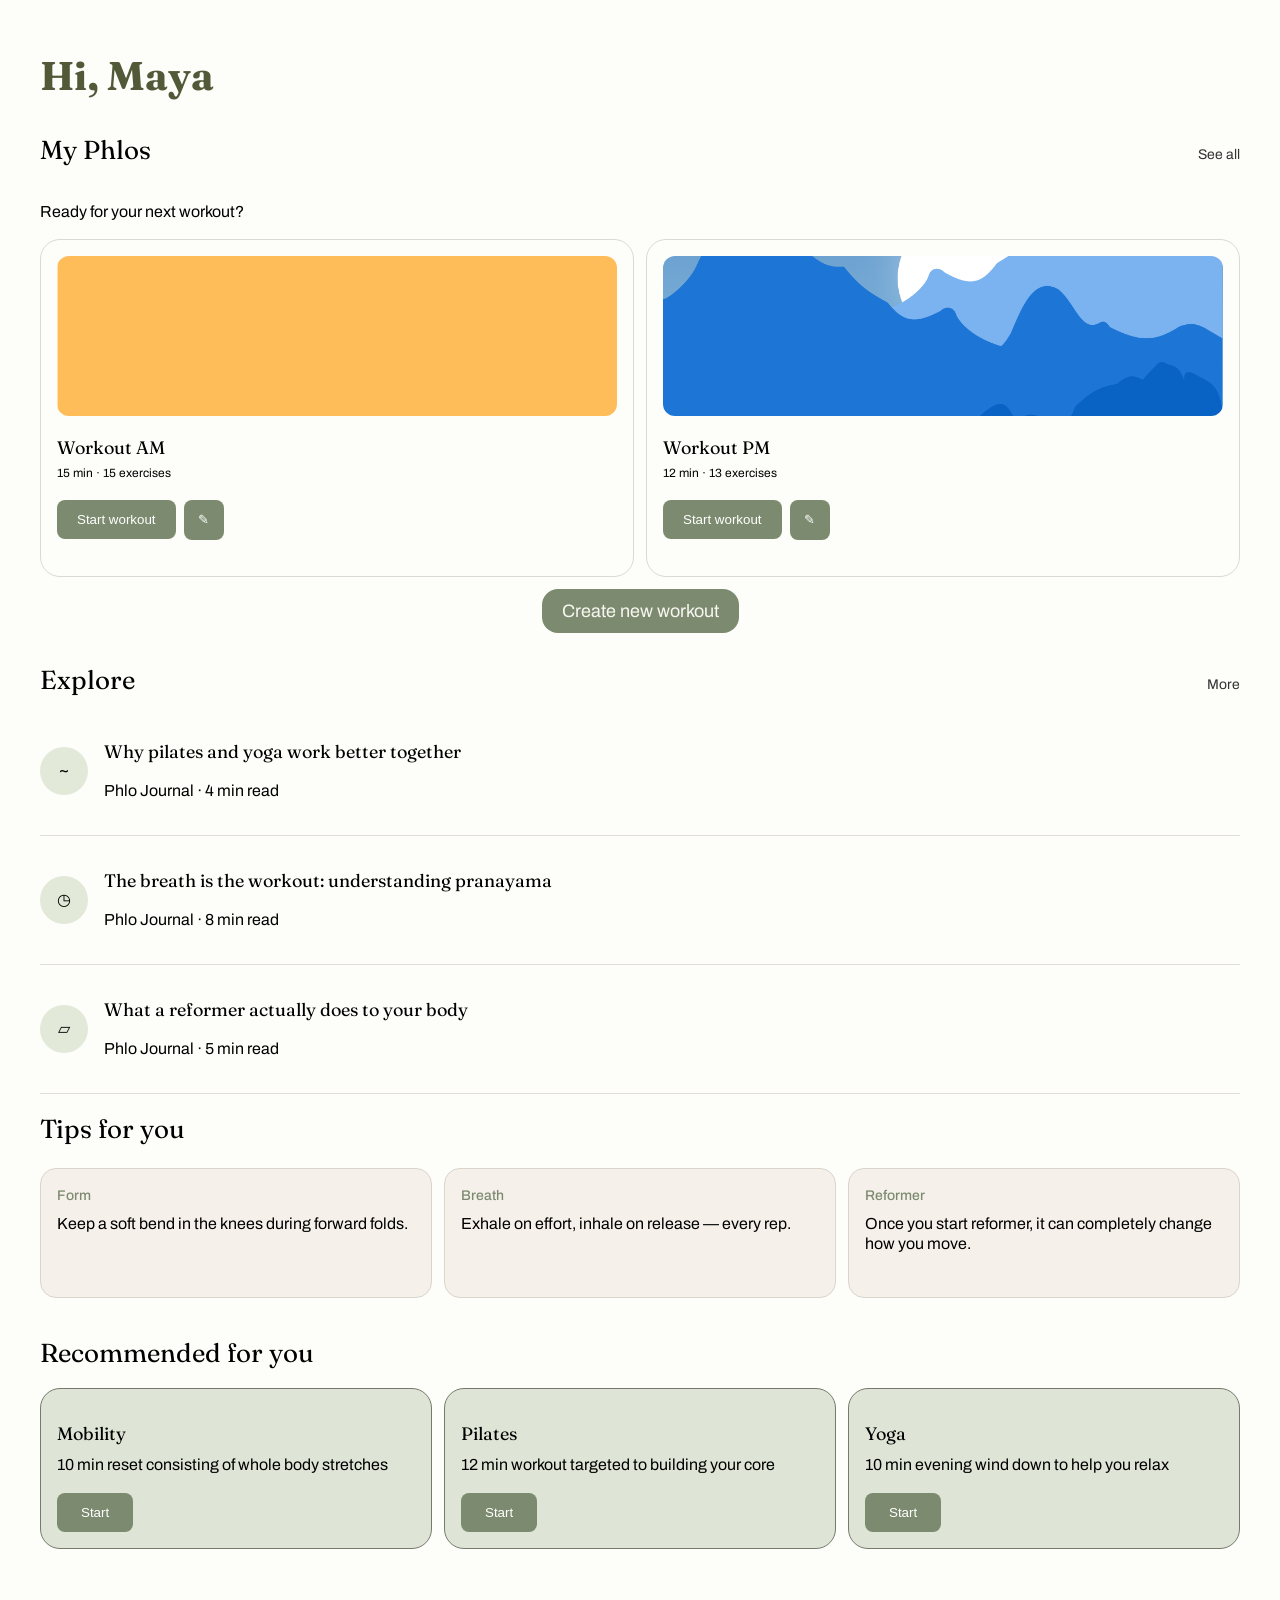
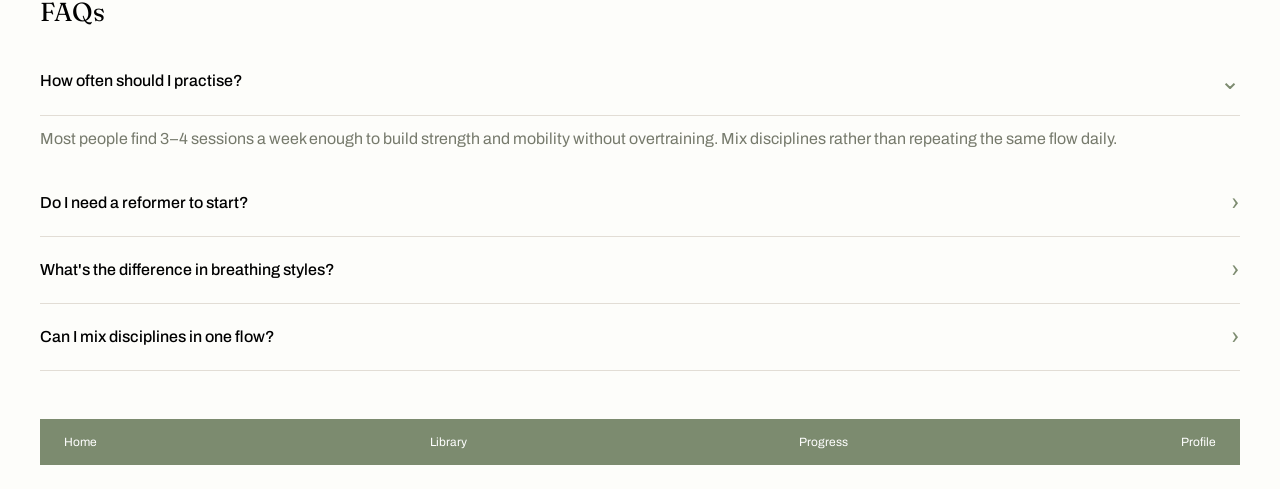
==== index.html @ 98a05dc1 "Add files via upload" ====
<!DOCTYPE html>
<html lang="en">

<head>
  <meta charset="UTF-8">
  <meta name="viewport" content="width=device-width, initial-scale=1.0">
  <title>Phlo</title>

  <link rel="stylesheet" href="styles.css">
</head>

<body>

  <header>
   <h1>Hi, Maya</h1>

<div class="my-phlos-heading">
  <h2>My Phlos</h2>
  <a href="#">See all</a>
</div>

<p class="intro">Ready for your next workout?</p>

    <div class="workout-container">

      <section class="workout-card">

 <img src="images/workout-am.png" alt="">

  <h3>Workout AM</h3>
  <p>15 min · 15 exercises</p>
  <div class="workout-actions">
  <button class="start-button">Start workout</button>
  <button class="edit-button">✎</button>
</div>
<p class="workout-message"></p>
</section>

      <section class="workout-card">
       
  <img src="images/workout-pm.png" alt="">

  <h3>Workout PM</h3>
  <p>12 min · 13 exercises</p>
<div class="workout-actions">
  <button class="start-button">Start workout</button>
  <button class="edit-button">✎</button>

</div>
<p class="workout-message"></p>
</section>
    </div>

   <a href="create-workout.html" class="add-workout-button">
  Create new workout
</a>

    <section class="explore">

      <div class="section-heading">
        <h2>Explore</h2>
        <a href="#">More</a>
      </div>

      <article class="explore-item">
        <div class="explore-icon">~</div>

        <div class="explore-content">
          <h3>Why pilates and yoga work better together</h3>
          <p>Phlo Journal · 4 min read</p>
        </div>
      </article>

      <article class="explore-item">
        <div class="explore-icon">◷</div>

        <div class="explore-content">
          <h3>The breath is the workout: understanding pranayama</h3>
          <p>Phlo Journal · 8 min read</p>
        </div>
      </article>

      <article class="explore-item">
        <div class="explore-icon">▱</div>

        <div class="explore-content">
          <h3>What a reformer actually does to your body</h3>
          <p>Phlo Journal · 5 min read</p>
        </div>
      </article>

    </section>


    <section class="tips">

      <h2>Tips for you</h2>

      <div class="tips-container">

        <article class="tip-card">
          <p class="tip-category">Form</p>
          <p class="tip-text">Keep a soft bend in the knees during forward folds.</p>
        </article>

        <article class="tip-card">
          <p class="tip-category">Breath</p>
          <p class="tip-text">Exhale on effort, inhale on release — every rep.</p>
        </article>

        <article class="tip-card">
          <p class="tip-category">Reformer</p>
          <p class="tip-text">Once you start reformer, it can completely change how you move.</p>
        </article>

      </div>

    </section>

<section class="recs">

    <h2>Recommended for you</h2>

     <div class="recs-container">

      <section class="recs-card">


  <h3>Mobility</h3>
  <p>10 min reset consisting of whole body stretches</p>
  <div class="workout-actions">
  <button class="start-button">Start</button>
</div>

</section>

      <section class="recs-card">
       

  <h3>Pilates</h3>
  <p>12 min workout targeted to building your core</p>
<div class="workout-actions">
  <button class="start-button">Start</button>

</div>
</section>

      <section class="recs-card">
       

  <h3>Yoga</h3>
  <p>10 min evening wind down to help you relax</p>
<div class="workout-actions">
  <button class="start-button">Start</button>

</div>
</section>
</div>
</section>

<section class="faqs">

      <h2>FAQs</h2>

      <div class="faq-item">

        <div class="faq-question">
          <h3>How often should I practise?</h3>
          <span>⌄</span>
        </div>

        <p class="faq-answer">
          Most people find 3–4 sessions a week enough to build strength
          and mobility without overtraining. Mix disciplines rather than
          repeating the same flow daily.
        </p>

      </div>

      <div class="faq-item">

        <div class="faq-question">
          <h3>Do I need a reformer to start?</h3>
          <span>›</span>
        </div>

      </div>

      <div class="faq-item">

        <div class="faq-question">
          <h3>What's the difference in breathing styles?</h3>
          <span>›</span>
        </div>

      </div>

      <div class="faq-item">

        <div class="faq-question">
          <h3>Can I mix disciplines in one flow?</h3>
          <span>›</span>
        </div>

      </div>

    </section>

  </main>


  <nav class="bottom-nav">

    <a href="#">Home</a>
    <a href="#">Library</a>
    <a href="#">Progress</a>
    <a href="#">Profile</a>

  </nav>

</body>

</html>
---- styles.css ----
@import url('https://fonts.googleapis.com/css2?family=Archivo:wght@400;500;600&family=Fraunces:wght@400;500;600&display=swap');
body {
  background-color: #FDFDFA;
  font-family: 'Archivo', sans-serif;
  margin: 0;
  padding: 24px;
}
p {
  font-size: 16px;
  line-height: 1.5;
  font-weight: 400;
}
header,
main {
  max-width: 600px;
}
h1 {
  font-family: 'Fraunces', serif;
  font-size: 40px;
  color: #515938;
}

h2 {
  font-family: 'Fraunces', serif;
  font-size: 26px;
  font-weight: 400;
  line-height: 30px;
  margin-top: 8px;
  margin-bottom: 20px;
}

h3 {
  font-family: 'Fraunces', serif;
  font-size: 18px;
  font-weight: 400;
  line-height: 22px;
  margin-bottom: 8px;
}
.workout-card {
  background-color: F8F6F1;
  padding: 16px;
  border-radius: 20px;
  border: 1px solid #D9D9D9;
  flex: 0 0 80%;
}
.workout-container {
  display: flex;
  gap: 12px;
  overflow-x: auto;
}
.workout-card p {
  margin-top: 4px;
  margin-bottom: 20px;
}
.workout-card button {
  padding: 12px 20px;
  border: none;
  border-radius: 8px;
  cursor: pointer;
  background-color: #7C8B6F;
  color: white;
}
.intro {
  font-size: 16px;
  line-height: 22px;
  font-weight: 400;
}
.workout-card p {
  font-size: 12px;
  line-height: 13px;
  font-weight: 400;
}

  .add-workout-button {
  display: block;
  width: fit-content;
  margin: 12px auto 0;
  padding: 12px 20px;
  background-color: #7C8B6F;
  border-radius: 16px;
  font-family: 'Archivo', sans-serif;
  font-size: 18px;
  color: #F8F6F1;
  text-decoration: none;
  cursor: pointer;

}
.explore-item {
  display: flex;
  align-items: center;
  gap: 16px;
  padding: 16px 0;
  border-bottom: 1px solid #e2ddd5;
}
.explore-icon {
  width: 48px;
  height: 48px;
  border-radius: 50%;
  background-color: #e2e9d9;
  display: flex;
  align-items: center;
  justify-content: center;
  flex-shrink: 0;
}
.section-heading {
  display: flex;
  justify-content: space-between;
  align-items: baseline;
}
.section-heading a {
  font-family: 'Archivo', sans-serif;
  font-size: 14px;
  font-weight: 400;
  color: #333333;
  text-decoration: none;
}
.tips {
  margin-top: 20px;
}
.tips h2 {
  margin-bottom: 24px;
}

.tips-container {
  display: flex;
  gap: 12px;
  overflow-x: auto;
}

.tip-card {
  flex: 0 0 220px;
  min-height: 130px;
  box-sizing: border-box;
  background-color: #f5f1ea;
  padding: 16px;
  border: 1px solid #d9d5cd;
  border-radius: 16px;
}
.tip-category {
  margin: 0 0 8px;
  font-family: 'Archivo', sans-serif;
  font-size: 14px;
  font-weight: 500;
  color: #7C8B6F;
}

.tip-text {
  margin: 0;
  font-family: 'Archivo', sans-serif;
  font-size: 16px;
  line-height: 1.25;
  font-weight: 400;
}
.faqs {
  margin-top: 48px;
}

.faq-question {
  display: flex;
  justify-content: space-between;
  align-items: center;
  padding: 20px 0;
  border-bottom: 1px solid #e2ddd5;
}

.faq-question h3 {
  margin: 0;
  padding-right: 20px;
  font-family: 'Archivo', sans-serif;
  font-size: 16px;
  line-height: 1.5;
  font-weight: 500;
}

.faq-question span {
  font-size: 24px;
  color: #7C8B6F;
}
.faq-answer {
  margin: 0;
  padding: 12px 0 20px;
  font-family: 'Archivo', sans-serif;
  font-size: 16px;
  line-height: 1.4;
  font-weight: 400;
  color: #767A6C;
}
.bottom-nav {
  display: flex;
  justify-content: space-between;
  align-items: center;
  margin-top: 48px;
  padding: 16px 24px;
  background-color: #7C8B6F;
}

.bottom-nav a {
  font-family: 'Archivo', sans-serif;
  font-size: 12px;
  font-weight: 400;
  color: white;
  text-decoration: none;
}
@media (min-width: 701px) {

  header,
  main {
    max-width: 1200px;
    margin-left: auto;
    margin-right: auto;
  }

  .workout-container {
    overflow-x: visible;
  }

  .workout-card {
    flex: 1;
  }

  .tips-container {
    overflow-x: visible;
  }

  .tip-card {
    flex: 1;
  }


}
.workout-card img {
  width: 100%;
  height: 160px;
  object-fit: cover;
  border-radius: 12px;
}
.workout-actions {
  display: flex;
  align-items: center;
  gap: 8px;
}

.edit-button {
  width: 40px;
  height: 40px;
  padding: 0;
  background-color: transparent;
  border: 1px solid #d9d5cd;
  border-radius: 50%;
  cursor: pointer;
  display: flex;
align-items: center;
justify-content: center;
}


.my-phlos-heading {
  display: flex;
  justify-content: space-between;
  align-items: baseline;
}

.my-phlos-heading h3 {
  margin: 0;
  font-size: 20px;
}

.my-phlos-heading a {
  font-family: 'Archivo', sans-serif;
  font-size: 14px;
  color: #333333;
  text-decoration: none;
}
button:focus-visible,
a:focus-visible {
  outline: 3px solid #E6B588;
  outline-offset: 3px;
}

.recs-card {
  background-color: #DEE4D6;
  padding: 16px;
  border-radius: 20px;
  border: 1px solid #767A6C;
  flex: 0 0 80%;
}
.recs-container {
  display: flex;
  gap: 12px;
  overflow-x: auto;
}
.recs-card p {
  margin-top: 4px;
  margin-bottom: 16px;
}
.recs-card button {
  padding: 12px 24px;
  border: none;
  border-radius: 8px;
  cursor: pointer;
  background-color: #7C8B6F;
  color: white;
}

@media (min-width: 701px) {

  header,
  main {
    max-width: 1200px;
    margin-left: auto;
    margin-right: auto;
  }

  .recs-container {
    overflow-x: visible;
  }

  .recs-card {
    flex: 1;
  }

  .recs-container {
    overflow-x: visible;
  }

  .recs-card {
    flex: 1;
  }

}
.workout-form {
  display: none;
}
.workout-form {
  margin-top: 16px;
  padding: 16px 24px 24px;
  background-color: white;
  border: 1px solid #d9d5cd;
  border-radius: 16px;
}

.workout-form label {
  display: block;
  margin-top: 16px;
  margin-bottom: 6px;
}

.workout-form select {
  width: 100%;
  padding: 10px;
  font-family: 'Archivo', sans-serif;
  border: 1px solid #d9d5cd;
  border-radius: 8px;
}
.create-workout-button {
  padding: 12px 24px;
  border: none;
  border-radius: 8px;
  cursor: pointer;
  background-color: #7C8B6F;
  color: white;  
}
.create-workout-button {
  margin-top: 16px;
}
.workout-result {
  margin: 16px 0 0;
  font-size: 16px;
  font-weight: 600;
  color: #7C8B6F;
}
.generated-workout {
  display: none;
}
.generated-workout {
  padding: 24px;
  margin-top: 24px;
  background-color: #e2e9d9;
  border-radius: 16px;
}

.generated-workout h3 {
  margin-top: 0;
}

.generated-workout-details {
  margin: 8px 0 20px;
}
.workout-screen {
  display: none;
}
.generated-workout {
  display: none;
}
.exercise-card:not(:first-of-type) {
  display: none;
}
.next-exercise-button {
  padding: 12px 24px;
  border: none;
  border-radius: 8px;
  cursor: pointer;
  background-color: #7C8B6F;
  color: white;  
}
.reset-workout-button {
  padding: 12px 24px;
  border: 2px solid #7C8B6F;
  border-radius: 8px;
  cursor: pointer;
  color: 333333;  
}
.workout-screen-actions {
  display: flex;
  gap: 60px;
}
.create-workout-page .workout-form {
  display: block;
}
.workout-complete {
  display: none;
  min-height: 100vh;
  flex-direction: column;
  justify-content: flex-start;
padding-top: 100px;

  align-items: center;
  text-align: center;
  gap: 16px;
  box-sizing: border-box;
}
.workout-complete h2 {
  margin-top: 0;
}
@media (max-width: 700px) {
  .create-workout-page .workout-screen {
    padding-top: 24px;
  }
}
.start-generated-workout {
  background-color: #FDFDFA;
  color: #333333;
  border: 1px solid #333333;
  border-radius: 12px;
  padding: 10px 16px;
  font-family: 'Archivo', sans-serif;
  font-size: 16px;
  cursor: pointer;
}
/* Workout preference choices */

.choice-group {
  border: none;
  padding: 0;
  margin: 24px 0;
  min-width: 0;
}

.choice-group legend {
  font-family: 'Fraunces', sans-serif;
  font-size: 16px;
  font-weight: 600;
  margin-bottom: 12px;
}

.choice-options {
  display: flex;
  gap: 12px;
  flex-wrap: wrap;
}

.choice-card {
  position: relative;
  display: flex;
  flex: 1 1 0;
  min-width: 90px;
  align-items: center;
  justify-content: center;
  padding: 14px 10px;
  border: 1px solid #BD945A;
  border-radius: 12px;
  background-color: #F8F6F1;
  color: #000000;
  font-family: 'Archivo', sans-serif;
  font-size: 16px;
  text-align: center;
  cursor: pointer;
}

/* Hide the default radio while keeping it accessible */
.choice-card input {
  position: absolute;
  width: 1px;
  height: 1px;
  opacity: 0;
}

/* Highlight the selected option */
.choice-card:has(input:checked) {
  background-color: #E6B588;
}

/* Show keyboard focus clearly */
.choice-card:has(input:focus-visible) {
  outline: 3px solid #000000;
  outline-offset: 3px;
}
/* Keep the three workout choices equal width */
.focus-options {
  display: grid;
  grid-template-columns: repeat(3, minmax(0, 1fr));
  gap: 12px;
}

.focus-options .choice-card {
  min-width: 0;
  padding-left: 6px;
  padding-right: 6px;
  box-sizing: border-box;
}

/* Centre and lengthen the Suggest moves button */
.create-workout-button {
  display: block;
  width: 100%;
  max-width: 280px;
  margin: 32px auto 0;
  box-sizing: border-box;
}
/* Suggested moves screen */
.suggested-moves-screen {
  display: none;
  padding: 24px;
  border: 1px solid #D9D5CD;
  border-radius: 18px;
  background-color: #FFFFFF;
  box-sizing: border-box;
}

.suggested-moves-screen h2 {
  margin-top: 0;
  font-family: 'Fraunces', serif;
}

.suggestions-intro {
  font-family: 'Archivo', sans-serif;
  font-size: 16px;
  line-height: 1.5;
}

.suggested-exercises {
  display: grid;
  gap: 12px;
  margin: 24px 0;
}

/* Individual exercise cards */
.exercise-choice {
  display: flex;
  align-items: center;
  justify-content: space-between;
  gap: 12px;
  width: 100%;
  padding: 14px 16px;
  border: 1px solid #DBDBD8;
  border-radius: 12px;
  background-color: #FFFFFF;
  color: #000000;
  font-family: 'Archivo', sans-serif;
  font-size: 16px;
  text-align: left;
  cursor: pointer;
  box-sizing: border-box;
}

/* Suggested moves start selected */
.exercise-choice[aria-pressed="true"] {
  background-color: #E6B588;
}

.exercise-choice-status {
  white-space: nowrap;
  font-size: 14px;
}

/* Ask for another set of suggestions */
.suggest-different-button {
  display: block;
  width: 100%;
  margin-bottom: 12px;
}

.create-workout-button.suggest-different-button {
  background-color: #FFFFFF;
  color: #000000;
  border: 1px solid #DBDBD8;
}
.continue-to-durations-button {
  margin-top: 12px;
}

.suggest-different-button {
  margin-bottom: 12px;
}


/* Clear keyboard focus */
.exercise-choice:focus-visible,
.suggest-different-button:focus-visible,
.continue-to-durations-button:focus-visible {
  outline: 3px solid #819176;
  outline-offset: 3px;
}
.duration-screen {
  display: none;
  padding: 24px;
  border: 1px solid #D9D5CD;
  border-radius: 18px;
  background-color: #FFFFFF;
  box-sizing: border-box;
}

.duration-screen h2 {
  margin-top: 0;
  font-family: 'Fraunces', serif;
}
/* Exercise duration rows */

.duration-exercise-list {
  display: grid;
  gap: 12px;
  margin: 24px 0;
}

.duration-exercise {
  display: flex;
  align-items: center;
  justify-content: space-between;
  gap: 12px;
  padding: 14px 16px;
  border: 1px solid #D9D5CD;
  border-radius: 12px;
  background-color: #FFFFFF;
  box-sizing: border-box;
}

.duration-exercise label {
  font-family: 'Archivo', sans-serif;
  font-size: 16px;
  color: #000000;
}

.exercise-duration,
.duration-screen #rest-duration {
  max-width: 140px;
  padding: 8px 28px 8px 10px;
  border: 1px solid #D9D5CD;
  border-radius: 8px;
  background-color: #FFFFFF;
  color: #000000;
  font-family: 'Archivo', sans-serif;
  font-size: 14px;
  appearance: none;
-webkit-appearance: none;

background-image: url("data:image/svg+xml,%3Csvg xmlns='http://www.w3.org/2000/svg' width='12' height='12' viewBox='0 0 24 24' fill='none' stroke='%23000000' stroke-width='2' stroke-linecap='round' stroke-linejoin='round'%3E%3Cpath d='M6 9l6 6 6-6'/%3E%3C/svg%3E");
background-repeat: no-repeat;
background-position: right 14px center;
background-size: 12px 12px;

padding: 8px 36px 8px 10px;
}
.duration-screen label[for="rest-duration"] {
  display: block;
  margin-bottom: 12px;
}
.duration-screen #rest-duration {
  display: block;
}

/* Review your flow */
.review-screen {
  display: none;
  padding: 24px;
  border: 1px solid #D9D5CD;
  border-radius: 18px;
  background-color: #FFFFFF;
  box-sizing: border-box;
}

.review-screen h2 {
  margin-top: 0;
  font-family: 'Fraunces', serif;
}

.review-screen > p {
  font-family: 'Archivo', sans-serif;
  font-size: 16px;
  line-height: 1.5;
}

.review-screen label {
  display: block;
  margin: 24px 0 8px;
  font-family: 'Archivo', sans-serif;
  font-weight: 600;
}

#flow-name {
  width: 100%;
  padding: 12px;
  border: 1px solid #D9D5CD;
  border-radius: 10px;
  background-color: #FFFFFF;
  color: #000000;
  font-family: 'Archivo', sans-serif;
  font-size: 16px;
  box-sizing: border-box;
}

.review-summary {
  margin-top: 24px;
  padding: 16px;
  border: 1px solid #D9D5CD;
  border-radius: 12px;
  background-color: #FFFFFF;
}

.review-summary h3 {
  margin-top: 0;
  font-family: 'Fraunces', serif;
}

#review-exercise-list p {
  margin: 10px 0;
  font-family: 'Archivo', sans-serif;
  font-size: 15px;
  line-height: 1.5;
}

.review-stats {
  display: grid;
  gap: 8px;
  margin-top: 20px;
  padding-top: 12px;
  border-top: 1px solid #D9D5CD;
}

.review-stats p {
  display: flex;
  justify-content: space-between;
  gap: 12px;
  margin: 0;
  font-family: 'Archivo', sans-serif;
  font-size: 14px;
}

.save-flow-button {
  display: block;
  width: 100%;
  max-width: 280px;
  margin: 24px auto 0;
}
/* Saved flow confirmation */
.flow-saved-screen {
  display: none;
  min-height: 60vh;
  padding: 48px 24px 32px;
  border-radius: 18px;
  box-sizing: border-box;
  text-align: center;
}

.flow-saved-check {
  display: flex;
  align-items: center;
  justify-content: center;
  width: 64px;
  height: 64px;
  margin: 24px auto;
  border-radius: 50%;
  background-color: #7C8B6F;
  color: #FFFFFF;
  font-size: 36px;
}

.flow-saved-screen h2 {
  margin: 24px 0 12px;
  font-family: 'Fraunces', serif;
  font-size: 24px;
  line-height: 1.3;
}

.flow-saved-screen p {
  font-family: 'Archivo', sans-serif;
  font-size: 14px;
  line-height: 1.5;
}

.flow-saved-screen .return-home-button {
  margin: 32px auto 0;
  font-family: 'Archivo', sans-serif;
  font-size: 16px;
}
/* Explore section spacing */
.explore {
  margin-top: 24px;
}

.explore .section-heading {
  margin-bottom: 4px;
}

.explore .explore-item:first-of-type {
  margin-top: 0;
  padding-top: 4px;
}
/* Recommended section spacing */
.recs {
  margin-top: 40px;
}
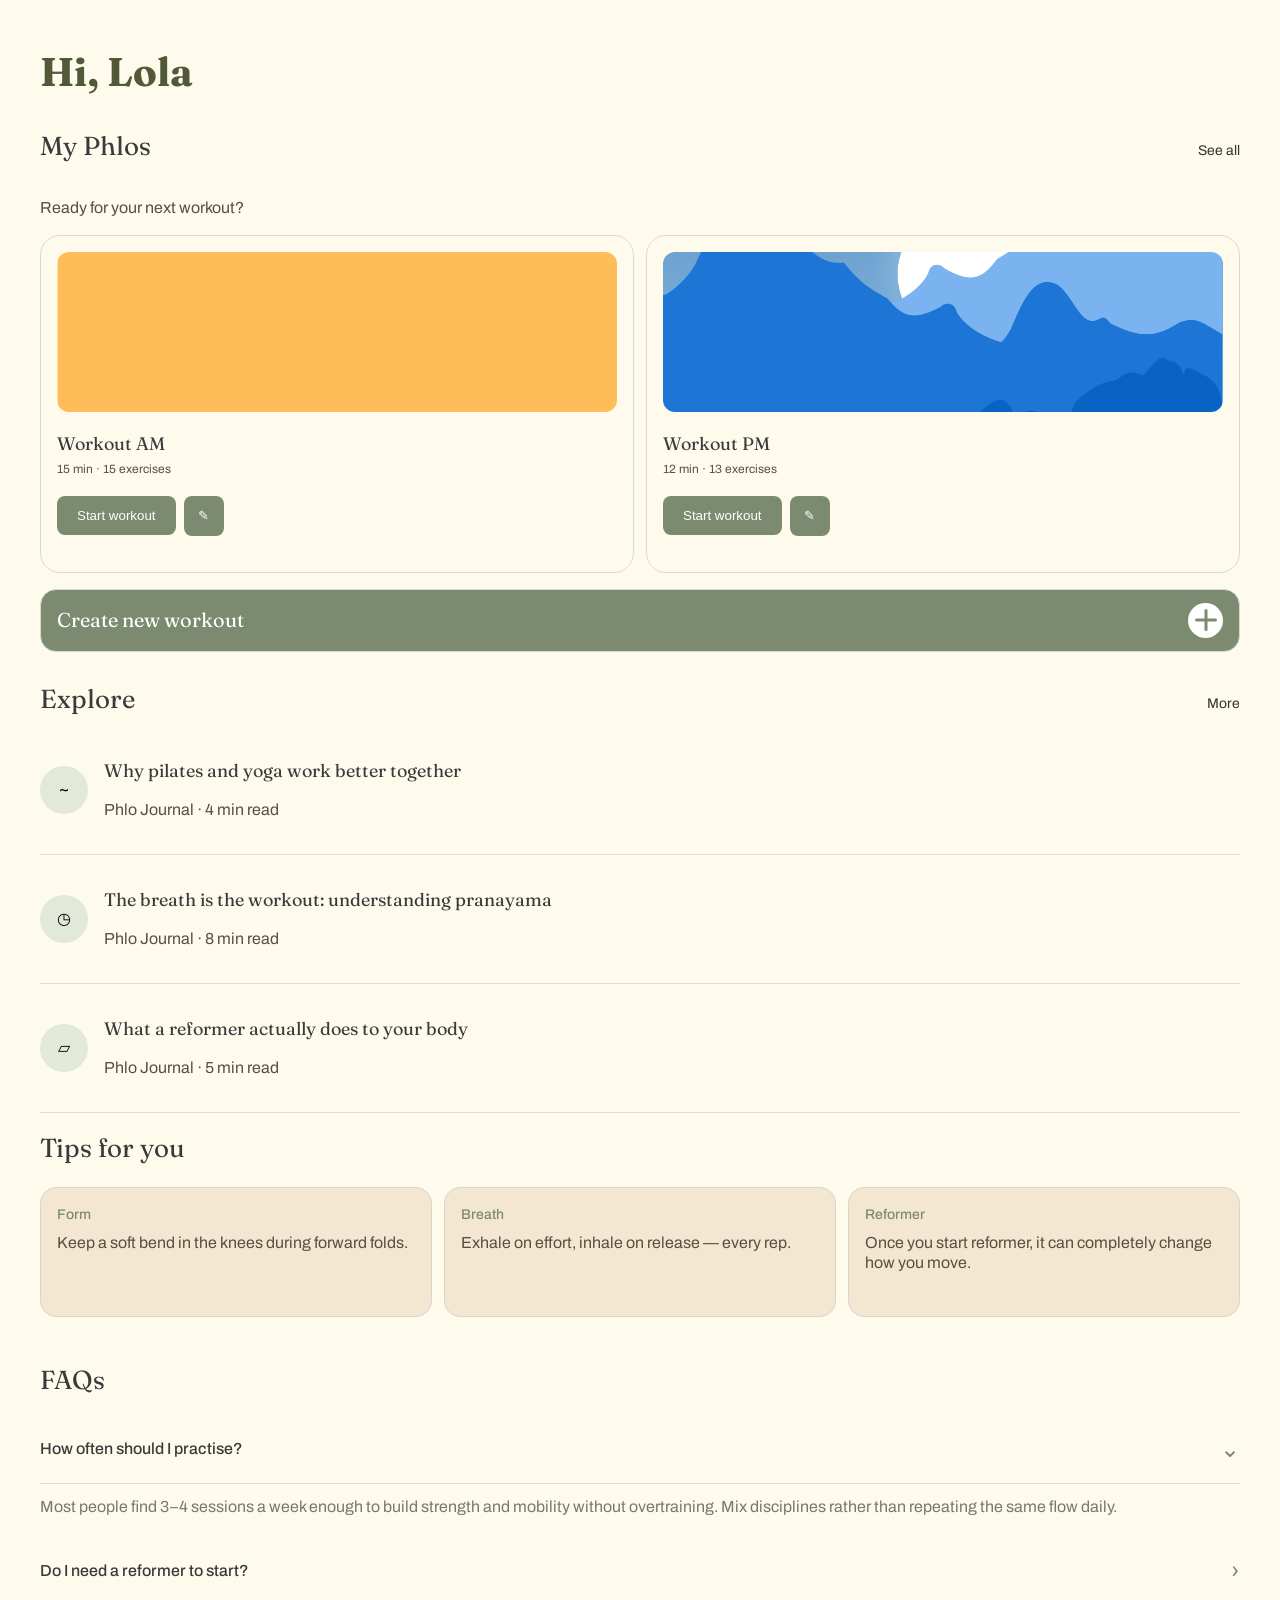
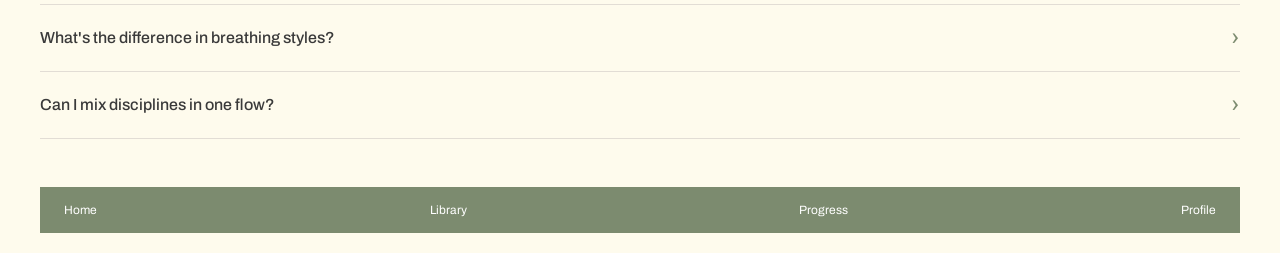
==== commit b75097f6: "Add files via upload" ====
--- a/index.html
+++ b/index.html
@@ -12,7 +12,7 @@
 <body>
 
   <header>
-   <h1>Hi, Maya</h1>
+   <h1>Hi, Lola</h1>
 
 <div class="my-phlos-heading">
   <h2>My Phlos</h2>
@@ -51,8 +51,13 @@
 </section>
     </div>
 
-   <a href="create-workout.html" class="add-workout-button">
-  Create new workout
+<a href="create-workout.html"
+   class="add-workout-button home-add-workout-button">
+
+  <span class="add-workout-label">Create new workout</span>
+
+  <span class="add-workout-icon" aria-hidden="true"></span>
+
 </a>
 
     <section class="explore">
@@ -117,47 +122,6 @@
 
     </section>
 
-<section class="recs">
-
-    <h2>Recommended for you</h2>
-
-     <div class="recs-container">
-
-      <section class="recs-card">
-
-
-  <h3>Mobility</h3>
-  <p>10 min reset consisting of whole body stretches</p>
-  <div class="workout-actions">
-  <button class="start-button">Start</button>
-</div>
-
-</section>
-
-      <section class="recs-card">
-       
-
-  <h3>Pilates</h3>
-  <p>12 min workout targeted to building your core</p>
-<div class="workout-actions">
-  <button class="start-button">Start</button>
-
-</div>
-</section>
-
-      <section class="recs-card">
-       
-
-  <h3>Yoga</h3>
-  <p>10 min evening wind down to help you relax</p>
-<div class="workout-actions">
-  <button class="start-button">Start</button>
-
-</div>
-</section>
-</div>
-</section>
-
 <section class="faqs">
 
       <h2>FAQs</h2>
@@ -217,7 +181,7 @@
     <a href="#">Profile</a>
 
   </nav>
-
+<script src="home.js"></script>
 </body>
 
 </html>
--- a/styles.css
+++ b/styles.css
@@ -1,14 +1,15 @@
 @import url('https://fonts.googleapis.com/css2?family=Archivo:wght@400;500;600&family=Fraunces:wght@400;500;600&display=swap');
 body {
-  background-color: #FDFDFA;
+  background-color: #FEFBED;
   font-family: 'Archivo', sans-serif;
   margin: 0;
-  padding: 24px;
+  padding: 20px;
 }
 p {
   font-size: 16px;
   line-height: 1.5;
   font-weight: 400;
+  color: #545141;
 }
 header,
 main {
@@ -27,6 +28,7 @@
   line-height: 30px;
   margin-top: 8px;
   margin-bottom: 20px;
+  color: #3A3A3A;
 }
 
 h3 {
@@ -35,6 +37,7 @@
   font-weight: 400;
   line-height: 22px;
   margin-bottom: 8px;
+  color: #3A3A3A
 }
 .workout-card {
   background-color: F8F6F1;
@@ -74,15 +77,17 @@
   .add-workout-button {
   display: block;
   width: fit-content;
-  margin: 12px auto 0;
-  padding: 12px 20px;
+  margin: 20px auto 0;
+  padding: 12px 24px;
   background-color: #7C8B6F;
-  border-radius: 16px;
-  font-family: 'Archivo', sans-serif;
-  font-size: 18px;
+  border:#515938;
+  border-radius: 14px;
+  font-family: 'Archivo', sans-serif;
+  font-size: 16px;
   color: #F8F6F1;
   text-decoration: none;
   cursor: pointer;
+  box-shadow: 0 4px 3px rgba(0, 0, 0, 0.12);
 
 }
 .explore-item {
@@ -131,7 +136,7 @@
   flex: 0 0 220px;
   min-height: 130px;
   box-sizing: border-box;
-  background-color: #f5f1ea;
+  background-color: #f4e7d2;
   padding: 16px;
   border: 1px solid #d9d5cd;
   border-radius: 16px;
@@ -343,6 +348,7 @@
   display: block;
   margin-top: 16px;
   margin-bottom: 6px;
+  color: #3A3A3A
 }
 
 .workout-form select {
@@ -353,7 +359,7 @@
   border-radius: 8px;
 }
 .create-workout-button {
-  padding: 12px 24px;
+  padding: 16px 24px;
   border: none;
   border-radius: 8px;
   cursor: pointer;
@@ -480,7 +486,7 @@
   border: 1px solid #BD945A;
   border-radius: 12px;
   background-color: #F8F6F1;
-  color: #000000;
+  color: #3E3E3E;
   font-family: 'Archivo', sans-serif;
   font-size: 16px;
   text-align: center;
@@ -502,7 +508,7 @@
 
 /* Show keyboard focus clearly */
 .choice-card:has(input:focus-visible) {
-  outline: 3px solid #000000;
+  outline: 3px solid #3A3A3A;
   outline-offset: 3px;
 }
 /* Keep the three workout choices equal width */
@@ -565,7 +571,7 @@
   border: 1px solid #DBDBD8;
   border-radius: 12px;
   background-color: #FFFFFF;
-  color: #000000;
+  color: #3A3A3A;
   font-family: 'Archivo', sans-serif;
   font-size: 16px;
   text-align: left;
@@ -592,7 +598,7 @@
 
 .create-workout-button.suggest-different-button {
   background-color: #FFFFFF;
-  color: #000000;
+  color: #3A3A3A;
   border: 1px solid #DBDBD8;
 }
 .continue-to-durations-button {
@@ -657,7 +663,7 @@
   border: 1px solid #D9D5CD;
   border-radius: 8px;
   background-color: #FFFFFF;
-  color: #000000;
+  color: #3A3A3A;
   font-family: 'Archivo', sans-serif;
   font-size: 14px;
   appearance: none;
@@ -704,6 +710,7 @@
   margin: 24px 0 8px;
   font-family: 'Archivo', sans-serif;
   font-weight: 600;
+  color: #3A3A3A;
 }
 
 #flow-name {
@@ -712,7 +719,7 @@
   border: 1px solid #D9D5CD;
   border-radius: 10px;
   background-color: #FFFFFF;
-  color: #000000;
+  color: #3A3A3A;
   font-family: 'Archivo', sans-serif;
   font-size: 16px;
   box-sizing: border-box;
@@ -818,4 +825,175 @@
 /* Recommended section spacing */
 .recs {
   margin-top: 40px;
+}
+
+/* Flow progress header */
+.flow-progress-header {
+  display: flex;
+  flex-direction: column;
+  align-items: stretch;
+  width: 100%;
+  gap: 12px;
+  margin: 0 0 24px;
+}
+
+/* Back chevron — top left */
+.flow-back-button {
+  appearance: none;
+  -webkit-appearance: none;
+  display: block;
+  align-self: flex-start;
+  width: 32px;
+  height: 28px;
+  margin: 0;
+  padding: 0;
+  border: none;
+  background: transparent;
+  color: #767A6C;
+  font-family: 'Archivo', sans-serif;
+  font-size: 28px;
+  line-height: 1;
+  text-align: left;
+  cursor: pointer;
+}
+
+/* Four dots — centred */
+.flow-progress-dots {
+  display: flex;
+  justify-content: center;
+  align-items: center;
+  width: 100%;
+  gap: 8px;
+  margin: 0;
+}
+
+/* Inactive dots */
+.flow-progress-dot {
+  display: block;
+  width: 10px;
+  height: 10px;
+  flex-shrink: 0;
+  border-radius: 50%;
+  background-color: #D9D5CD;
+}
+
+/* Active dot */
+.flow-progress-dot.active {
+  background-color: #767A6C;
+}
+
+/* Step label — aligned with the back chevron */
+.flow-step-label {
+  display: block;
+  width: 100%;
+  margin: 8px 0 0;
+  padding: 0;
+  color: #767A6C;
+  font-family: 'Archivo', sans-serif;
+  font-size: 14px;
+  line-height: 1.4;
+  text-align: left;
+}
+
+/* Keyboard accessibility */
+.flow-back-button:focus-visible {
+  outline: 2px solid #767A6C;
+  outline-offset: 4px;
+  border-radius: 4px;
+}
+/* Suggestions loading screen */
+.suggestions-loading-screen {
+  display: none;
+  padding: 48px 24px;
+  border: 1px solid #D9D5CD;
+  border-radius: 18px;
+  background-color: #FFFFFF;
+  box-sizing: border-box;
+  text-align: center;
+}
+
+.loading-spinner {
+  width: 40px;
+  height: 40px;
+  margin: 0 auto 24px;
+  border: 4px solid #D9D5CD;
+  border-top-color: #767A6C;
+  border-radius: 50%;
+  animation: phlo-spin 0.8s linear infinite;
+}
+
+.suggestions-loading-screen h2 {
+  margin-top: 0;
+  font-family: 'Fraunces', serif;
+  font-size: 24px;
+  line-height: 1.3;
+}
+
+.suggestions-loading-screen p {
+  margin-bottom: 0;
+  color: #767A6C;
+  font-family: 'Archivo', sans-serif;
+  font-size: 16px;
+  line-height: 1.5;
+}
+
+@keyframes phlo-spin {
+  to {
+    transform: rotate(360deg);
+  }
+}
+/* Home screen: Add new workout card */
+.add-workout-button.home-add-workout-button {
+  display: flex;
+  align-items: center;
+  justify-content: space-between;
+  gap: 16px;
+  width: 100%;
+  box-sizing: border-box;
+  margin: 16px 0 0;
+  padding: 13px 16px;
+  background-color: #7C8B6F;
+  border: 1px solid #D9D9D9;
+  border-radius: 16px;
+  box-shadow: none;
+  color: #FFFFFF;
+  font-family: 'Fraunces', serif;
+  font-size: 20px;
+  line-height: 1.2;
+  text-decoration: none;
+}
+
+/* Plus icon */
+.add-workout-icon {
+  position: relative;
+  display: flex;
+  align-items: center;
+  justify-content: center;
+  flex-shrink: 0;
+  width: 35px;
+  height: 35px;
+  border-radius: 50%;
+  background-color: #FFFFFF;
+}
+
+.add-workout-icon::before,
+.add-workout-icon::after {
+  content: "";
+  position: absolute;
+  top: 50%;
+  left: 50%;
+  transform: translate(-50%, -50%);
+  background-color: #7C8B6F;
+  border-radius: 2px;
+}
+
+.add-workout-icon::before {
+  width: 22px;
+  height: 3px;
+}
+
+.add-workout-icon::after {
+  width: 3px;
+  height: 22px;
+
 }
